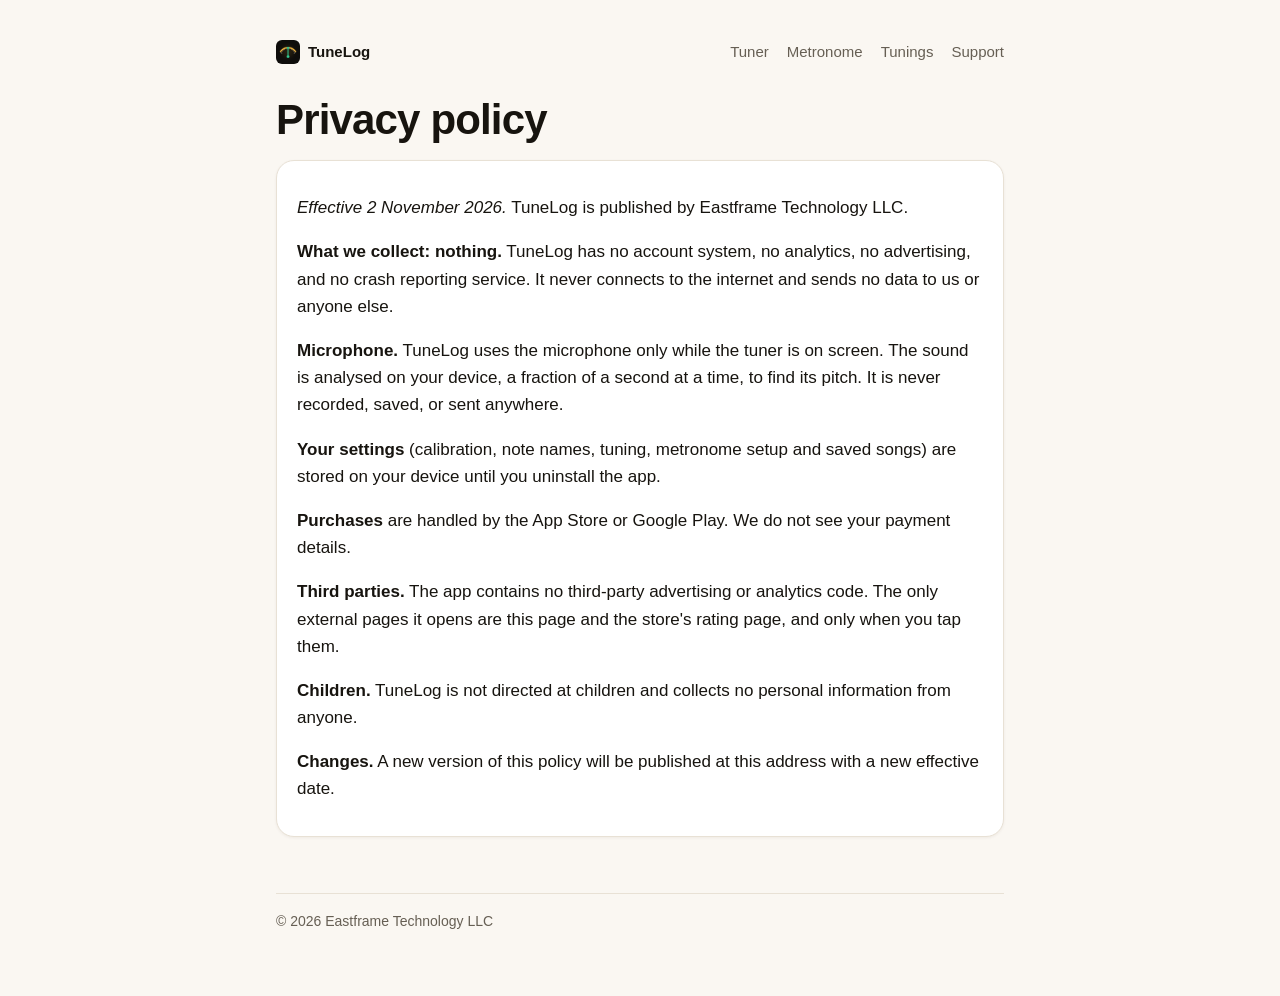
==== privacy.html @ 87622eb3 "Landing page, online tuner and metronome, three guides, privacy page and sitemap Pitch logic and met" ====
<!doctype html>
<html lang="en">
<head>
<meta charset="utf-8">
<meta name="viewport" content="width=device-width, initial-scale=1">
<title>TuneLog privacy policy</title>
<meta name="description" content="Privacy policy for TuneLog, the chromatic tuner and metronome. The app collects nothing.">
<link rel="canonical" href="https://eastframe-technology.github.io/tunelog-support/privacy.html">
<meta property="og:type" content="website">
<meta property="og:title" content="TuneLog privacy policy">
<meta property="og:description" content="Privacy policy for TuneLog, the chromatic tuner and metronome. The app collects nothing.">
<meta property="og:image" content="https://eastframe-technology.github.io/tunelog-support/img/og.jpg">
<meta property="og:url" content="https://eastframe-technology.github.io/tunelog-support/privacy.html">
<meta name="twitter:card" content="summary_large_image">
<link rel="icon" href="icon.png">
<link rel="stylesheet" href="style.css">
</head>
<body>
<main>
  <nav><a class="home" href="./"><img src="icon.png" alt="">TuneLog</a><a href="tools/tuner.html">Tuner</a><a href="tools/metronome.html">Metronome</a><a href="guides/standard-tunings.html">Tunings</a><a href="./#support">Support</a></nav>
  <h1 id="privacy">Privacy policy</h1>
  <div class="card">
    <p><em>Effective 2 November 2026.</em> TuneLog is published by Eastframe Technology LLC.</p>
    <p><strong>What we collect: nothing.</strong> TuneLog has no account system, no analytics, no advertising, and no crash reporting service. It never connects to the internet and sends no data to us or anyone else.</p>
    <p><strong>Microphone.</strong> TuneLog uses the microphone only while the tuner is on screen. The sound is analysed on your device, a fraction of a second at a time, to find its pitch. It is never recorded, saved, or sent anywhere.</p>
    <p><strong>Your settings</strong> (calibration, note names, tuning, metronome setup and saved songs) are stored on your device until you uninstall the app.</p>
    <p><strong>Purchases</strong> are handled by the App Store or Google Play. We do not see your payment details.</p>
    <p><strong>Third parties.</strong> The app contains no third-party advertising or analytics code. The only external pages it opens are this page and the store's rating page, and only when you tap them.</p>
    <p><strong>Children.</strong> TuneLog is not directed at children and collects no personal information from anyone.</p>
    <p><strong>Changes.</strong> A new version of this policy will be published at this address with a new effective date.</p>
  </div>

  <footer>© 2026 Eastframe Technology LLC</footer>
</main>
</body>
</html>
---- style.css ----
:root { color-scheme: light dark; --bg:#faf7f2; --fg:#17140f; --muted:#665f54; --accent:#8f5b00; --amber:#c98a12; --good:#0f7f5c; --card:#ffffff; --line:#e8e1d5; --shadow:rgba(60,40,0,.06); }
@media (prefers-color-scheme: dark) { :root { --bg:#0e0d0b; --fg:#f4f0e8; --muted:#a8a092; --accent:#f5b841; --amber:#f5b841; --good:#34d399; --card:#1a1814; --line:#2c2820; --shadow:transparent; } }
* { box-sizing: border-box; }
[hidden] { display:none !important; }
body { margin:0; background:var(--bg); color:var(--fg); font:17px/1.6 -apple-system, BlinkMacSystemFont, "Segoe UI", Roboto, sans-serif; }
main { max-width:760px; margin:0 auto; padding:40px 16px 64px; }
nav { display:flex; gap:18px; flex-wrap:wrap; font-size:15px; margin-bottom:32px; }
nav a { color:var(--muted); text-decoration:none; } nav a:hover { color:var(--fg); }
nav a.home { color:var(--fg); font-weight:600; margin-right:auto; display:flex; align-items:center; gap:8px; }
nav img { width:24px; height:24px; border-radius:6px; }
h1 { font-size:clamp(30px, 6vw, 42px); line-height:1.15; margin:0 0 12px; letter-spacing:-0.02em; }
h2 { margin-top:44px; font-size:23px; line-height:1.3; } h3 { font-size:18px; margin:24px 0 6px; }
p.lead { color:var(--muted); font-size:19px; margin-top:0; }
a { color:var(--accent); }
.note { color:var(--muted); font-size:14px; }
ul, ol { padding-left:22px; } li { margin:4px 0; }
.tablewrap { overflow-x:auto; }
table { border-collapse:collapse; width:100%; font-size:15px; } td, th { border-bottom:1px solid var(--line); padding:8px 6px; text-align:left; vertical-align:top; }
code { font-size:14px; background:var(--card); border:1px solid var(--line); padding:1px 5px; border-radius:5px; overflow-wrap:anywhere; }
footer { color:var(--muted); font-size:14px; margin-top:56px; border-top:1px solid var(--line); padding-top:16px; }
@media (max-width: 480px) { nav { gap:12px; font-size:14px; } nav a.home { width:100%; margin-bottom:2px; } }
h2 { letter-spacing:-0.01em; }
.card { background:var(--card); border:1px solid var(--line); border-radius:18px; padding:16px 20px; margin:16px 0; box-shadow:0 1px 3px var(--shadow); }
.cta { display:inline-flex; align-items:center; gap:10px; background:var(--amber); color:#17140f; text-decoration:none; font-weight:650; padding:13px 22px; border-radius:999px; margin:8px 0 4px; }
.cta svg { width:20px; height:20px; }
.shots { display:flex; gap:12px; overflow-x:auto; padding:8px 16px 12px; margin:28px -16px 0; scroll-snap-type:x mandatory; }
.shots img { width:200px; height:auto; border-radius:16px; flex:none; scroll-snap-align:start; background:#0e0d0b; }
.grid { display:grid; grid-template-columns:repeat(auto-fit, minmax(210px, 1fr)); gap:12px; }
.grid .card { margin:0; } .grid h3 { margin-top:0; }
.logo { width:72px; height:72px; border-radius:18px; display:block; margin-bottom:16px; }
.tryit { display:grid; grid-template-columns:repeat(auto-fit, minmax(210px, 1fr)); gap:12px; margin-top:12px; }
.tryit a { display:block; background:var(--card); border:1px solid var(--line); border-radius:18px; padding:14px 18px; text-decoration:none; color:var(--fg); }
.tryit a strong { display:block; color:var(--accent); }
.tool { background:var(--card); border:1px solid var(--line); border-radius:22px; padding:18px; margin:20px 0; box-shadow:0 1px 3px var(--shadow); }
.row { display:grid; grid-template-columns:repeat(auto-fit, minmax(140px, 1fr)); gap:12px; }
label { display:block; font-size:14px; color:var(--muted); }
select, input[type=number] { display:block; width:100%; margin-top:4px; font:inherit; font-size:16px; color:var(--fg); background:var(--bg); border:1px solid var(--line); border-radius:10px; padding:9px 10px; min-height:44px; }
input[type=range] { width:100%; accent-color:var(--amber); margin:6px 0; }
.btn { font:inherit; font-weight:650; border:0; border-radius:999px; background:var(--amber); color:#17140f; padding:12px 26px; min-height:48px; cursor:pointer; }
.btn.ghost { background:transparent; color:var(--fg); border:1px solid var(--line); }
.center { text-align:center; }
.gauge { display:block; width:100%; max-width:380px; margin:10px auto 0; }
.gauge .tick { stroke:var(--muted); stroke-width:1.5; opacity:.6; } .gauge .tick.major { stroke-width:2.5; opacity:1; }
.gauge text { fill:var(--muted); font-size:12px; text-anchor:middle; }
.gauge .zone { fill:none; stroke:var(--good); stroke-width:6; stroke-linecap:round; }
.gauge .needle { stroke:var(--amber); stroke-width:4; stroke-linecap:round; }
.gauge .hub { fill:var(--amber); }
.readout { text-align:center; margin-top:-6px; }
.readout .big { font-size:68px; line-height:1.05; font-weight:300; color:var(--accent); font-variant-numeric:tabular-nums; }
.readout sub { font-size:24px; color:var(--muted); margin-left:2px; vertical-align:baseline; }
.readout .hint { font-weight:600; color:var(--accent); min-height:27px; margin:0; }
.readout.good .big, .readout.good .hint { color:var(--good); }
.readout.held { opacity:.55; }
.nums { display:flex; justify-content:space-between; font-variant-numeric:tabular-nums; color:var(--muted); min-height:27px; padding:0 4px; }
.strings { display:flex; flex-wrap:wrap; gap:8px; justify-content:center; margin:12px 0 2px; }
.strings button { font:inherit; font-weight:600; width:50px; height:50px; border-radius:50%; background:transparent; color:var(--fg); border:1.5px solid var(--line); cursor:pointer; }
.strings button sub { font-size:11px; font-weight:400; vertical-align:baseline; }
.strings button.target { border-color:var(--amber); border-width:3px; }
.strings button.tuned { background:color-mix(in srgb, var(--good) 22%, transparent); border-color:var(--good); }
.strings button.playing { background:color-mix(in srgb, var(--amber) 30%, transparent); }
.meter { height:4px; border-radius:2px; background:var(--line); overflow:hidden; margin:10px 0 14px; }
.meter div { height:100%; width:0; background:var(--amber); }
.msg { background:color-mix(in srgb, var(--amber) 14%, transparent); border:1px solid var(--amber); border-radius:12px; padding:10px 14px; margin:14px 0 2px; font-size:15px; text-align:left; }
.bpmline { display:flex; align-items:center; justify-content:center; gap:14px; }
.round { font:inherit; font-size:24px; width:48px; height:48px; flex:none; border-radius:50%; background:transparent; color:var(--fg); border:1.5px solid var(--line); cursor:pointer; }
input#bpm { width:150px; text-align:center; font-size:60px; font-weight:300; padding:0; margin:0; background:transparent; border:0; min-height:0; font-variant-numeric:tabular-nums; -moz-appearance:textfield; appearance:textfield; }
input#bpm::-webkit-inner-spin-button, input#bpm::-webkit-outer-spin-button { -webkit-appearance:none; margin:0; }
.marking { text-align:center; color:var(--accent); font-style:italic; margin:0; min-height:27px; }
.lights { display:flex; flex-wrap:wrap; justify-content:center; gap:8px; margin:12px 0 4px; }
.light { font:inherit; font-size:14px; width:44px; height:44px; border-radius:50%; cursor:pointer; color:var(--fg); background:transparent; border:1.5px solid var(--muted); }
.light.strong { border:3px solid var(--amber); font-weight:700; }
.light.mute { opacity:.35; border-style:dashed; }
.light.on { background:var(--amber); color:#17140f; }
.actions { display:flex; gap:10px; justify-content:center; flex-wrap:wrap; margin-top:14px; }
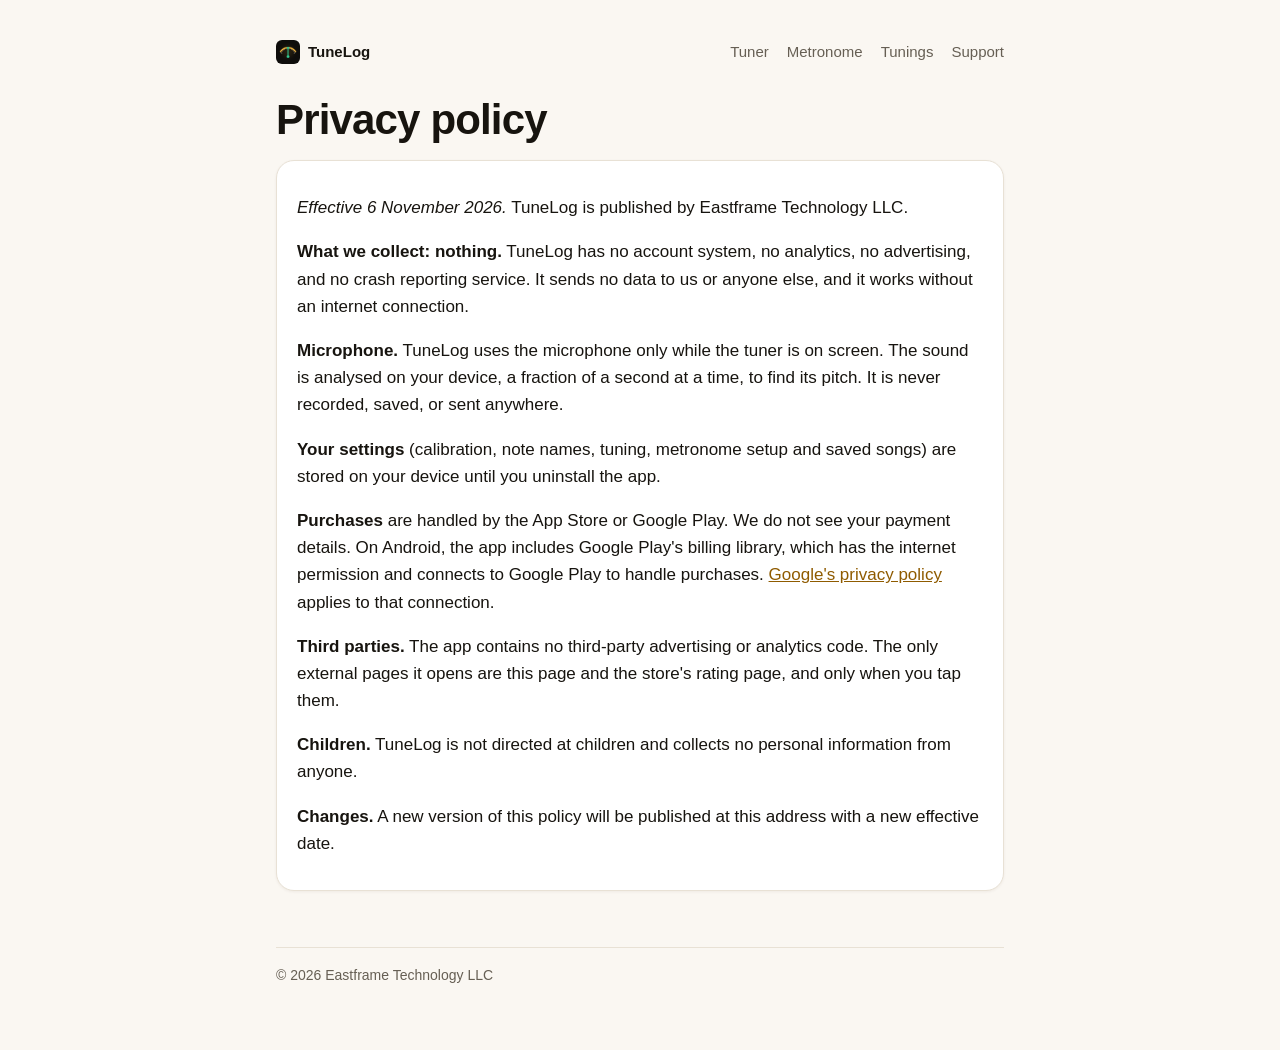
==== commit a57ef311: "Privacy policy: say accurately what the Android build connects to Co-Authored-By: Claude Opus 5.5 <n" ====
--- a/privacy.html
+++ b/privacy.html
@@ -20,11 +20,11 @@
   <nav><a class="home" href="./"><img src="icon.png" alt="">TuneLog</a><a href="tools/tuner.html">Tuner</a><a href="tools/metronome.html">Metronome</a><a href="guides/standard-tunings.html">Tunings</a><a href="./#support">Support</a></nav>
   <h1 id="privacy">Privacy policy</h1>
   <div class="card">
-    <p><em>Effective 2 November 2026.</em> TuneLog is published by Eastframe Technology LLC.</p>
-    <p><strong>What we collect: nothing.</strong> TuneLog has no account system, no analytics, no advertising, and no crash reporting service. It never connects to the internet and sends no data to us or anyone else.</p>
+    <p><em>Effective 6 November 2026.</em> TuneLog is published by Eastframe Technology LLC.</p>
+    <p><strong>What we collect: nothing.</strong> TuneLog has no account system, no analytics, no advertising, and no crash reporting service. It sends no data to us or anyone else, and it works without an internet connection.</p>
     <p><strong>Microphone.</strong> TuneLog uses the microphone only while the tuner is on screen. The sound is analysed on your device, a fraction of a second at a time, to find its pitch. It is never recorded, saved, or sent anywhere.</p>
     <p><strong>Your settings</strong> (calibration, note names, tuning, metronome setup and saved songs) are stored on your device until you uninstall the app.</p>
-    <p><strong>Purchases</strong> are handled by the App Store or Google Play. We do not see your payment details.</p>
+    <p><strong>Purchases</strong> are handled by the App Store or Google Play. We do not see your payment details. On Android, the app includes Google Play's billing library, which has the internet permission and connects to Google Play to handle purchases. <a href="https://policies.google.com/privacy">Google's privacy policy</a> applies to that connection.</p>
     <p><strong>Third parties.</strong> The app contains no third-party advertising or analytics code. The only external pages it opens are this page and the store's rating page, and only when you tap them.</p>
     <p><strong>Children.</strong> TuneLog is not directed at children and collects no personal information from anyone.</p>
     <p><strong>Changes.</strong> A new version of this policy will be published at this address with a new effective date.</p>
